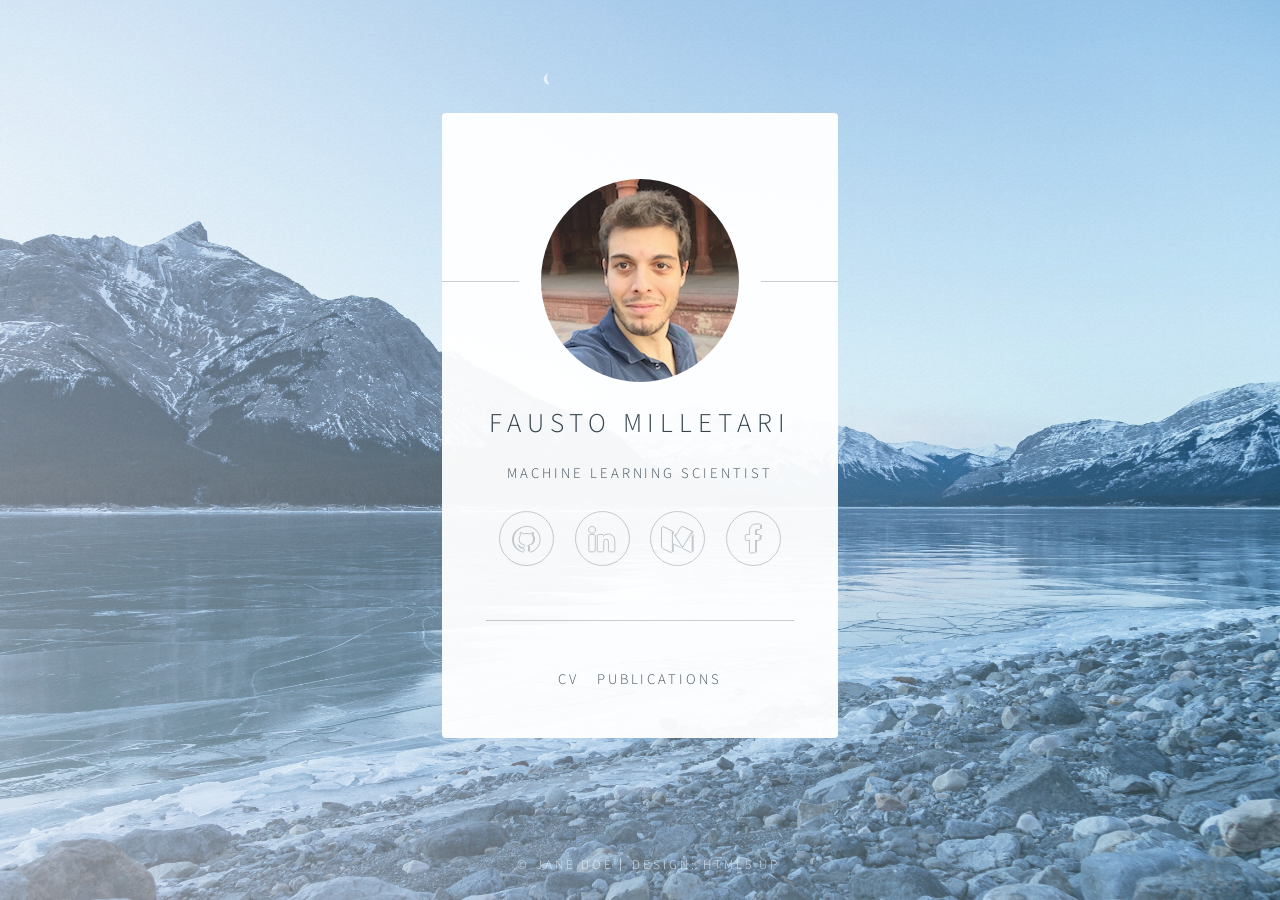
==== index.html @ ed7270d9 "added cv. changed wrong links" ====
<!DOCTYPE HTML>
<!--
	Identity by HTML5 UP
	html5up.net | @ajlkn
	Free for personal and commercial use under the CCA 3.0 license (html5up.net/license)
-->
<html>
	<head>
		<title>Identity by HTML5 UP</title>
		<meta charset="utf-8" />
		<meta name="viewport" content="width=device-width, initial-scale=1" />
		<!--[if lte IE 8]><script src="assets/js/html5shiv.js"></script><![endif]-->
		<link rel="stylesheet" href="assets/css/main.css" />
		<!--[if lte IE 9]><link rel="stylesheet" href="assets/css/ie9.css" /><![endif]-->
		<!--[if lte IE 8]><link rel="stylesheet" href="assets/css/ie8.css" /><![endif]-->
		<noscript><link rel="stylesheet" href="assets/css/noscript.css" /></noscript>
	</head>
	<body class="is-loading">

		<!-- Wrapper -->
			<div id="wrapper">

				<!-- Main -->
					<section id="main">
						<header>
							<span class="avatar"><img src="images/avatar.jpg" alt="" /></span>
							<h1>Fausto Milletari</h1>
							<p>Machine Learning Scientist</p>
						</header>
						<!--
						<hr />
						<h2>Extra Stuff!</h2>
						<form method="post" action="#">
							<div class="field">
								<input type="text" name="name" id="name" placeholder="Name" />
							</div>
							<div class="field">
								<input type="email" name="email" id="email" placeholder="Email" />
							</div>
							<div class="field">
								<div class="select-wrapper">
									<select name="department" id="department">
										<option value="">Department</option>
										<option value="sales">Sales</option>
										<option value="tech">Tech Support</option>
										<option value="null">/dev/null</option>
									</select>
								</div>
							</div>
							<div class="field">
								<textarea name="message" id="message" placeholder="Message" rows="4"></textarea>
							</div>
							<div class="field">
								<input type="checkbox" id="human" name="human" /><label for="human">I'm a human</label>
							</div>
							<div class="field">
								<label>But are you a robot?</label>
								<input type="radio" id="robot_yes" name="robot" /><label for="robot_yes">Yes</label>
								<input type="radio" id="robot_no" name="robot" /><label for="robot_no">No</label>
							</div>
							<ul class="actions">
								<li><a href="#" class="button">Get Started</a></li>
							</ul>
						</form>
						<hr />
						-->
						<footer>
							<ul class="icons">
								<li><a href="https://github.com/faustomilletari" class="fa-github">Github</a></li>
								<li><a href="https://www.linkedin.com/in/fausto-milletarì-44294155/" class="fa-linkedin">Linkedin</a></li>
								<li><a href="#" class="fa-medium">Medium</a></li>
                                <li><a href="https://www.facebook.com/faustom" class="fa-facebook">Facebook</a></li>
							</ul>
						</footer>
                        <hr />
                        <a href="./assets/files/AcademicCV.pdf">CV</a>
                        &nbsp;
                        <a href="http://campar.in.tum.de/Main/FaustoMilletari">Publications</a>
					</section>

				<!-- Footer -->
					<footer id="footer">
						<ul class="copyright">
							<li>&copy; Jane Doe</li><li>Design: <a href="http://html5up.net">HTML5 UP</a></li>
						</ul>
					</footer>

			</div>

		<!-- Scripts -->
			<!--[if lte IE 8]><script src="assets/js/respond.min.js"></script><![endif]-->
			<script>
				if ('addEventListener' in window) {
					window.addEventListener('load', function() { document.body.className = document.body.className.replace(/\bis-loading\b/, ''); });
					document.body.className += (navigator.userAgent.match(/(MSIE|rv:11\.0)/) ? ' is-ie' : '');
				}
			</script>

	</body>
</html>
---- assets/css/main.css ----
@charset "UTF-8";
@import url(font-awesome.min.css);
@import url("https://fonts.googleapis.com/css?family=Source+Sans+Pro:300");

/*
	Identity by HTML5 UP
	html5up.net | @ajlkn
	Free for personal and commercial use under the CCA 3.0 license (html5up.net/license)
*/

/* Reset */

	html, body, div, span, applet, object, iframe, h1, h2, h3, h4, h5, h6, p, blockquote, pre, a, abbr, acronym, address, big, cite, code, del, dfn, em, img, ins, kbd, q, s, samp, small, strike, strong, sub, sup, tt, var, b, u, i, center, dl, dt, dd, ol, ul, li, fieldset, form, label, legend, table, caption, tbody, tfoot, thead, tr, th, td, article, aside, canvas, details, embed, figure, figcaption, footer, header, hgroup, menu, nav, output, ruby, section, summary, time, mark, audio, video {
		margin: 0;
		padding: 0;
		border: 0;
		font-size: 100%;
		font: inherit;
		vertical-align: baseline;
	}

	article, aside, details, figcaption, figure, footer, header, hgroup, menu, nav, section {
		display: block;
	}

	body {
		line-height: 1;
	}

	ol, ul {
		list-style: none;
	}

	blockquote, q {
		quotes: none;
	}

	blockquote:before, blockquote:after, q:before, q:after {
		content: '';
		content: none;
	}

	table {
		border-collapse: collapse;
		border-spacing: 0;
	}

	body {
		-webkit-text-size-adjust: none;
	}

/* Box Model */

	*, *:before, *:after {
		-moz-box-sizing: border-box;
		-webkit-box-sizing: border-box;
		box-sizing: border-box;
	}

/* Basic */

	@media screen and (max-width: 480px) {

		html, body {
			min-width: 320px;
		}

	}

	body.is-loading *, body.is-loading *:before, body.is-loading *:after {
		-moz-animation: none !important;
		-webkit-animation: none !important;
		-ms-animation: none !important;
		animation: none !important;
		-moz-transition: none !important;
		-webkit-transition: none !important;
		-ms-transition: none !important;
		transition: none !important;
	}

	html {
		height: 100%;
	}

	body {
		height: 100%;
		background-color: #ffffff;
		background-image: url("images/overlay.png"), -moz-linear-gradient(60deg, rgba(255, 255, 255, 0.5) 5%, rgba(0, 228, 255, 0.1)), url("../../images/bg.jpg");
		background-image: url("images/overlay.png"), -webkit-linear-gradient(60deg, rgba(255, 255, 255, 0.5) 5%, rgba(0, 228, 255, 0.1)), url("../../images/bg.jpg");
		background-image: url("images/overlay.png"), -ms-linear-gradient(60deg, rgba(255, 255, 255, 0.5) 5%, rgba(0, 228, 255, 0.1)), url("../../images/bg.jpg");
		background-image: url("images/overlay.png"), linear-gradient(60deg, rgba(255, 255, 255, 0.5) 5%, rgba(0, 228, 255, 0.1)), url("../../images/bg.jpg");
		background-repeat: repeat,			no-repeat,			no-repeat;
		background-size: 100px 100px, cover,				cover;
		background-position: top left,		center center,		bottom center;
		background-attachment: fixed,			fixed,				fixed;
	}

		body:after {
			content: '';
			display: block;
			position: fixed;
			top: 0;
			left: 0;
			width: 100%;
			height: inherit;
			opacity: 0;
			z-index: 1;
			background-color: #ffffff;
			background-image: url("images/overlay.png"), -moz-linear-gradient(60deg, rgba(255, 255, 255, 0.5) 5%, rgba(0, 228, 255, 0.1));
			background-image: url("images/overlay.png"), -webkit-linear-gradient(60deg, rgba(255, 255, 255, 0.5) 5%, rgba(0, 228, 255, 0.1));
			background-image: url("images/overlay.png"), -ms-linear-gradient(60deg, rgba(255, 255, 255, 0.5) 5%, rgba(0, 228, 255, 0.1));
			background-image: url("images/overlay.png"), linear-gradient(60deg, rgba(255, 255, 255, 0.5) 5%, rgba(0, 228, 255, 0.1));
			background-repeat: repeat,			no-repeat;
			background-size: 100px 100px, cover;
			background-position: top left,		center center;
			-moz-transition: opacity 1.75s ease-out;
			-webkit-transition: opacity 1.75s ease-out;
			-ms-transition: opacity 1.75s ease-out;
			transition: opacity 1.75s ease-out;
		}

		body.is-loading:after {
			opacity: 1;
		}

/* Type */

	body, input, select, textarea {
		color: #414f57;
		font-family: "Source Sans Pro", Helvetica, sans-serif;
		font-size: 14pt;
		font-weight: 300;
		line-height: 2;
		letter-spacing: 0.2em;
		text-transform: uppercase;
	}

		@media screen and (max-width: 1680px) {

			body, input, select, textarea {
				font-size: 11pt;
			}

		}

		@media screen and (max-width: 480px) {

			body, input, select, textarea {
				font-size: 10pt;
				line-height: 1.75;
			}

		}

	a {
		-moz-transition: color 0.2s ease, border-color 0.2s ease;
		-webkit-transition: color 0.2s ease, border-color 0.2s ease;
		-ms-transition: color 0.2s ease, border-color 0.2s ease;
		transition: color 0.2s ease, border-color 0.2s ease;
		color: inherit;
		text-decoration: none;
	}

		a:before {
			-moz-transition: color 0.2s ease, text-shadow 0.2s ease;
			-webkit-transition: color 0.2s ease, text-shadow 0.2s ease;
			-ms-transition: color 0.2s ease, text-shadow 0.2s ease;
			transition: color 0.2s ease, text-shadow 0.2s ease;
		}

		a:hover {
			color: #ff7496;
		}

	strong, b {
		color: #313f47;
	}

	em, i {
		font-style: italic;
	}

	p {
		margin: 0 0 1.5em 0;
	}

	h1, h2, h3, h4, h5, h6 {
		color: #313f47;
		line-height: 1.5;
		margin: 0 0 0.75em 0;
	}

		h1 a, h2 a, h3 a, h4 a, h5 a, h6 a {
			color: inherit;
			text-decoration: none;
		}

	h1 {
		font-size: 1.85em;
		letter-spacing: 0.22em;
		margin: 0 0 0.525em 0;
	}

	h2 {
		font-size: 1.25em;
	}

	h3 {
		font-size: 1em;
	}

	h4 {
		font-size: 1em;
	}

	h5 {
		font-size: 1em;
	}

	h6 {
		font-size: 1em;
	}

	@media screen and (max-width: 480px) {

		h1 {
			font-size: 1.65em;
		}

	}

	sub {
		font-size: 0.8em;
		position: relative;
		top: 0.5em;
	}

	sup {
		font-size: 0.8em;
		position: relative;
		top: -0.5em;
	}

	hr {
		border: 0;
		border-bottom: solid 1px #c8cccf;
		margin: 3em 0;
	}

/* Form */

	form {
		margin: 0 0 1.5em 0;
	}

		form > .field {
			margin: 0 0 1.5em 0;
		}

			form > .field > :last-child {
				margin-bottom: 0;
			}

	label {
		color: #313f47;
		display: block;
		font-size: 0.9em;
		margin: 0 0 0.75em 0;
	}

	input[type="text"],
	input[type="password"],
	input[type="email"],
	input[type="tel"],
	select,
	textarea {
		-moz-appearance: none;
		-webkit-appearance: none;
		-ms-appearance: none;
		appearance: none;
		border-radius: 4px;
		border: solid 1px #c8cccf;
		color: inherit;
		display: block;
		outline: 0;
		padding: 0 1em;
		text-decoration: none;
		width: 100%;
	}

		input[type="text"]:invalid,
		input[type="password"]:invalid,
		input[type="email"]:invalid,
		input[type="tel"]:invalid,
		select:invalid,
		textarea:invalid {
			box-shadow: none;
		}

		input[type="text"]:focus,
		input[type="password"]:focus,
		input[type="email"]:focus,
		input[type="tel"]:focus,
		select:focus,
		textarea:focus {
			border-color: #ff7496;
		}

	.select-wrapper {
		text-decoration: none;
		display: block;
		position: relative;
	}

		.select-wrapper:before {
			content: "";
			-moz-osx-font-smoothing: grayscale;
			-webkit-font-smoothing: antialiased;
			font-family: FontAwesome;
			font-style: normal;
			font-weight: normal;
			text-transform: none !important;
		}

		.select-wrapper:before {
			color: #c8cccf;
			display: block;
			height: 2.75em;
			line-height: 2.75em;
			pointer-events: none;
			position: absolute;
			right: 0;
			text-align: center;
			top: 0;
			width: 2.75em;
		}

		.select-wrapper select::-ms-expand {
			display: none;
		}

	input[type="text"],
	input[type="password"],
	input[type="email"],
	select {
		height: 2.75em;
	}

	textarea {
		padding: 0.75em 1em;
	}

	input[type="checkbox"],
	input[type="radio"] {
		-moz-appearance: none;
		-webkit-appearance: none;
		-ms-appearance: none;
		appearance: none;
		display: block;
		float: left;
		margin-right: -2em;
		opacity: 0;
		width: 1em;
		z-index: -1;
	}

		input[type="checkbox"] + label,
		input[type="radio"] + label {
			text-decoration: none;
			color: #414f57;
			cursor: pointer;
			display: inline-block;
			font-size: 1em;
			font-weight: 300;
			padding-left: 2.4em;
			padding-right: 0.75em;
			position: relative;
		}

			input[type="checkbox"] + label:before,
			input[type="radio"] + label:before {
				-moz-osx-font-smoothing: grayscale;
				-webkit-font-smoothing: antialiased;
				font-family: FontAwesome;
				font-style: normal;
				font-weight: normal;
				text-transform: none !important;
			}

			input[type="checkbox"] + label:before,
			input[type="radio"] + label:before {
				border-radius: 4px;
				border: solid 1px #c8cccf;
				content: '';
				display: inline-block;
				height: 1.65em;
				left: 0;
				line-height: 1.58125em;
				position: absolute;
				text-align: center;
				top: 0.15em;
				width: 1.65em;
			}

		input[type="checkbox"]:checked + label:before,
		input[type="radio"]:checked + label:before {
			color: #ff7496;
			content: '\f00c';
		}

		input[type="checkbox"]:focus + label:before,
		input[type="radio"]:focus + label:before {
			border-color: #ff7496;
		}

	input[type="checkbox"] + label:before {
		border-radius: 4px;
	}

	input[type="radio"] + label:before {
		border-radius: 100%;
	}

	::-webkit-input-placeholder {
		color: #616f77 !important;
		opacity: 1.0;
	}

	:-moz-placeholder {
		color: #616f77 !important;
		opacity: 1.0;
	}

	::-moz-placeholder {
		color: #616f77 !important;
		opacity: 1.0;
	}

	:-ms-input-placeholder {
		color: #616f77 !important;
		opacity: 1.0;
	}

	.formerize-placeholder {
		color: #616f77 !important;
		opacity: 1.0;
	}

/* Icon */

	.icon {
		text-decoration: none;
		position: relative;
		border-bottom: none;
	}

		.icon:before {
			-moz-osx-font-smoothing: grayscale;
			-webkit-font-smoothing: antialiased;
			font-family: FontAwesome;
			font-style: normal;
			font-weight: normal;
			text-transform: none !important;
		}

		.icon > .label {
			display: none;
		}

/* List */

	ol {
		list-style: decimal;
		margin: 0 0 1.5em 0;
		padding-left: 1.25em;
	}

		ol li {
			padding-left: 0.25em;
		}

	ul {
		list-style: disc;
		margin: 0 0 1.5em 0;
		padding-left: 1em;
	}

		ul li {
			padding-left: 0.5em;
		}

		ul.alt {
			list-style: none;
			padding-left: 0;
		}

			ul.alt li {
				border-top: solid 1px #c8cccf;
				padding: 0.5em 0;
			}

				ul.alt li:first-child {
					border-top: 0;
					padding-top: 0;
				}

		ul.icons {
			cursor: default;
			list-style: none;
			padding-left: 0;
			margin-top: -0.675em;
		}

			ul.icons li {
				display: inline-block;
				padding: 0.675em 0.5em;
			}

				ul.icons li a {
					text-decoration: none;
					position: relative;
					display: block;
					width: 3.75em;
					height: 3.75em;
					border-radius: 100%;
					border: solid 1px #c8cccf;
					line-height: 3.75em;
					overflow: hidden;
					text-align: center;
					text-indent: 3.75em;
					white-space: nowrap;
				}

					ul.icons li a:before {
						-moz-osx-font-smoothing: grayscale;
						-webkit-font-smoothing: antialiased;
						font-family: FontAwesome;
						font-style: normal;
						font-weight: normal;
						text-transform: none !important;
					}

					ul.icons li a:before {
						color: #ffffff;
						text-shadow: 1.25px 0px 0px #c8cccf, -1.25px 0px 0px #c8cccf, 0px 1.25px 0px #c8cccf, 0px -1.25px 0px #c8cccf;
					}

					ul.icons li a:hover:before {
						text-shadow: 1.25px 0px 0px #ff7496, -1.25px 0px 0px #ff7496, 0px 1.25px 0px #ff7496, 0px -1.25px 0px #ff7496;
					}

					ul.icons li a:before {
						position: absolute;
						top: 0;
						left: 0;
						width: inherit;
						height: inherit;
						font-size: 1.85rem;
						line-height: inherit;
						text-align: center;
						text-indent: 0;
					}

					ul.icons li a:hover {
						border-color: #ff7496;
					}

			@media screen and (max-width: 480px) {

				ul.icons li a:before {
					font-size: 1.5rem;
				}

			}

		ul.actions {
			cursor: default;
			list-style: none;
			padding-left: 0;
		}

			ul.actions li {
				display: inline-block;
				padding: 0 0.75em 0 0;
				vertical-align: middle;
			}

				ul.actions li:last-child {
					padding-right: 0;
				}

	dl {
		margin: 0 0 1.5em 0;
	}

		dl dt {
			display: block;
			margin: 0 0 0.75em 0;
		}

		dl dd {
			margin-left: 1.5em;
		}

/* Button */

	input[type="submit"],
	input[type="reset"],
	input[type="button"],
	button,
	.button {
		-moz-appearance: none;
		-webkit-appearance: none;
		-ms-appearance: none;
		appearance: none;
		-moz-transition: background-color 0.2s ease-in-out, border-color 0.2s ease-in-out, color 0.2s ease-in-out;
		-webkit-transition: background-color 0.2s ease-in-out, border-color 0.2s ease-in-out, color 0.2s ease-in-out;
		-ms-transition: background-color 0.2s ease-in-out, border-color 0.2s ease-in-out, color 0.2s ease-in-out;
		transition: background-color 0.2s ease-in-out, border-color 0.2s ease-in-out, color 0.2s ease-in-out;
		display: inline-block;
		height: 2.75em;
		line-height: 2.75em;
		padding: 0 1.5em;
		background-color: transparent;
		border-radius: 4px;
		border: solid 1px #c8cccf;
		color: #414f57 !important;
		cursor: pointer;
		text-align: center;
		text-decoration: none;
		white-space: nowrap;
	}

		input[type="submit"]:hover,
		input[type="reset"]:hover,
		input[type="button"]:hover,
		button:hover,
		.button:hover {
			border-color: #ff7496;
			color: #ff7496 !important;
		}

		input[type="submit"].icon,
		input[type="reset"].icon,
		input[type="button"].icon,
		button.icon,
		.button.icon {
			padding-left: 1.35em;
		}

			input[type="submit"].icon:before,
			input[type="reset"].icon:before,
			input[type="button"].icon:before,
			button.icon:before,
			.button.icon:before {
				margin-right: 0.5em;
			}

		input[type="submit"].fit,
		input[type="reset"].fit,
		input[type="button"].fit,
		button.fit,
		.button.fit {
			display: block;
			width: 100%;
			margin: 0 0 0.75em 0;
		}

		input[type="submit"].small,
		input[type="reset"].small,
		input[type="button"].small,
		button.small,
		.button.small {
			font-size: 0.8em;
		}

		input[type="submit"].big,
		input[type="reset"].big,
		input[type="button"].big,
		button.big,
		.button.big {
			font-size: 1.35em;
		}

		input[type="submit"].disabled, input[type="submit"]:disabled,
		input[type="reset"].disabled,
		input[type="reset"]:disabled,
		input[type="button"].disabled,
		input[type="button"]:disabled,
		button.disabled,
		button:disabled,
		.button.disabled,
		.button:disabled {
			-moz-pointer-events: none;
			-webkit-pointer-events: none;
			-ms-pointer-events: none;
			pointer-events: none;
			opacity: 0.5;
		}

/* Main */

	#main {
		position: relative;
		max-width: 100%;
		min-width: 27em;
		padding: 4.5em 3em 3em 3em ;
		background: #ffffff;
		border-radius: 4px;
		cursor: default;
		opacity: 0.95;
		text-align: center;
		-moz-transform-origin: 50% 50%;
		-webkit-transform-origin: 50% 50%;
		-ms-transform-origin: 50% 50%;
		transform-origin: 50% 50%;
		-moz-transform: rotateX(0deg);
		-webkit-transform: rotateX(0deg);
		-ms-transform: rotateX(0deg);
		transform: rotateX(0deg);
		-moz-transition: opacity 1s ease, -moz-transform 1s ease;
		-webkit-transition: opacity 1s ease, -webkit-transform 1s ease;
		-ms-transition: opacity 1s ease, -ms-transform 1s ease;
		transition: opacity 1s ease, transform 1s ease;
	}

		#main .avatar {
			position: relative;
			display: block;
			margin-bottom: 1.5em;
		}

			#main .avatar img {
				display: block;
				margin: 0 auto;
				border-radius: 100%;
				box-shadow: 0 0 0 1.5em #ffffff;
			}

			#main .avatar:before {
				content: '';
				display: block;
				position: absolute;
				top: 50%;
				left: -3em;
				width: calc(100% + 6em);
				height: 1px;
				z-index: -1;
				background: #c8cccf;
			}

		@media screen and (max-width: 480px) {

			#main {
				min-width: 0;
				width: 100%;
				padding: 4em 2em 2.5em 2em ;
			}

				#main .avatar:before {
					left: -2em;
					width: calc(100% + 4em);
				}

		}

		body.is-loading #main {
			opacity: 0;
			-moz-transform: rotateX(15deg);
			-webkit-transform: rotateX(15deg);
			-ms-transform: rotateX(15deg);
			transform: rotateX(15deg);
		}

/* Footer */

	#footer {
		-moz-align-self: -moz-flex-end;
		-webkit-align-self: -webkit-flex-end;
		-ms-align-self: -ms-flex-end;
		align-self: flex-end;
		width: 100%;
		padding: 1.5em 0 0 0;
		color: rgba(255, 255, 255, 0.75);
		cursor: default;
		text-align: center;
	}

		#footer .copyright {
			margin: 0;
			padding: 0;
			font-size: 0.9em;
			list-style: none;
		}

			#footer .copyright li {
				display: inline-block;
				margin: 0 0 0 0.45em;
				padding: 0 0 0 0.85em;
				border-left: solid 1px rgba(255, 255, 255, 0.5);
				line-height: 1;
			}

				#footer .copyright li:first-child {
					border-left: 0;
				}

/* Wrapper */

	#wrapper {
		display: -moz-flex;
		display: -webkit-flex;
		display: -ms-flex;
		display: flex;
		-moz-align-items: center;
		-webkit-align-items: center;
		-ms-align-items: center;
		align-items: center;
		-moz-justify-content: space-between;
		-webkit-justify-content: space-between;
		-ms-justify-content: space-between;
		justify-content: space-between;
		-moz-flex-direction: column;
		-webkit-flex-direction: column;
		-ms-flex-direction: column;
		flex-direction: column;
		-moz-perspective: 1000px;
		-webkit-perspective: 1000px;
		-ms-perspective: 1000px;
		perspective: 1000px;
		position: relative;
		min-height: 100%;
		padding: 1.5em;
		z-index: 2;
	}

		#wrapper > * {
			z-index: 1;
		}

		#wrapper:before {
			content: '';
			display: block;
		}

		@media screen and (max-width: 360px) {

			#wrapper {
				padding: 0.75em;
			}

		}

		body.is-ie #wrapper {
			height: 100%;
		}
---- assets/css/ie9.css ----
/*
	Identity by HTML5 UP
	html5up.net | @ajlkn
	Free for personal and commercial use under the CCA 3.0 license (html5up.net/license)
*/

/* Basic */

	body {
		background-image: url("../../images/bg.jpg");
		background-repeat: no-repeat;
		background-size: cover;
		background-position: bottom center;
		background-attachment: fixed;
	}

		body:after {
			display: none;
		}

/* List */

	ul.icons li a:before {
		color: #c8cccf;
	}

	ul.icons li a:hover:before {
		color: #ff7496;
	}

/* Wrapper */

	#wrapper {
		text-align: center;
	}

/* Main */

	#main {
		display: inline-block;
	}
---- assets/css/ie8.css ----
/*
	Identity by HTML5 UP
	html5up.net | @ajlkn
	Free for personal and commercial use under the CCA 3.0 license (html5up.net/license)
*/

/* List */

	ul.icons li a {
		-ms-behavior: url("assets/js/PIE.htc");
	}

		ul.icons li a:before {
			text-align: center;
			font-size: 26px;
		}

/* Main */

	#main {
		-ms-behavior: url("assets/js/PIE.htc");
	}

		#main .avatar img {
			-ms-behavior: url("assets/js/PIE.htc");
		}

/* Footer */

	#footer {
		color: #fff;
	}

		#footer .copyright li {
			border-left: solid 1px #fff;
		}
---- assets/css/noscript.css ----
/*
	Identity by HTML5 UP
	html5up.net | @ajlkn
	Free for personal and commercial use under the CCA 3.0 license (html5up.net/license)
*/

/* Basic */

	body:after {
		display: none;
	}

/* Main */

	#main {
		-moz-transform: none !important;
		-webkit-transform: none !important;
		-ms-transform: none !important;
		transform: none !important;
		opacity: 1 !important;
	}
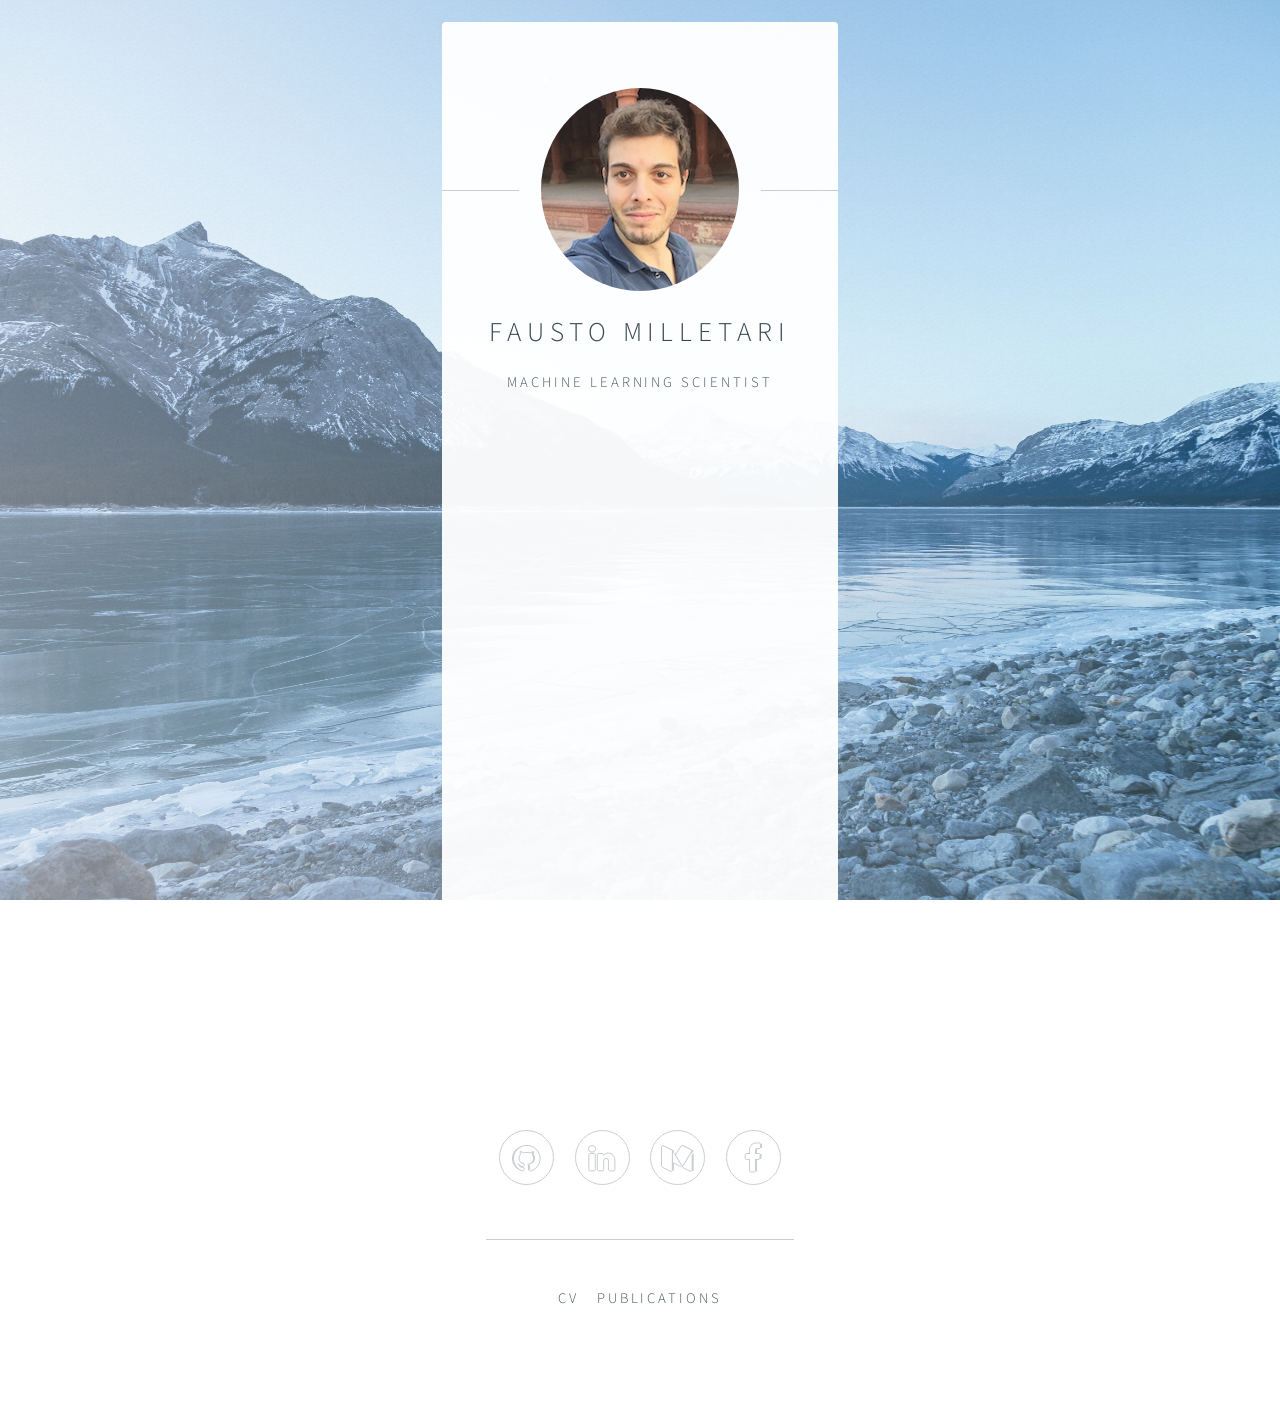
==== commit 1606cc9c: "Update index.html" ====
--- a/index.html
+++ b/index.html
@@ -6,7 +6,7 @@
 -->
 <html>
 	<head>
-		<title>Identity by HTML5 UP</title>
+		<title>Fausto Milletari</title>
 		<meta charset="utf-8" />
 		<meta name="viewport" content="width=device-width, initial-scale=1" />
 		<!--[if lte IE 8]><script src="assets/js/html5shiv.js"></script><![endif]-->
@@ -27,43 +27,12 @@
 							<h1>Fausto Milletari</h1>
 							<p>Machine Learning Scientist</p>
 						</header>
-						<!--
-						<hr />
-						<h2>Extra Stuff!</h2>
-						<form method="post" action="#">
-							<div class="field">
-								<input type="text" name="name" id="name" placeholder="Name" />
-							</div>
-							<div class="field">
-								<input type="email" name="email" id="email" placeholder="Email" />
-							</div>
-							<div class="field">
-								<div class="select-wrapper">
-									<select name="department" id="department">
-										<option value="">Department</option>
-										<option value="sales">Sales</option>
-										<option value="tech">Tech Support</option>
-										<option value="null">/dev/null</option>
-									</select>
-								</div>
-							</div>
-							<div class="field">
-								<textarea name="message" id="message" placeholder="Message" rows="4"></textarea>
-							</div>
-							<div class="field">
-								<input type="checkbox" id="human" name="human" /><label for="human">I'm a human</label>
-							</div>
-							<div class="field">
-								<label>But are you a robot?</label>
-								<input type="radio" id="robot_yes" name="robot" /><label for="robot_yes">Yes</label>
-								<input type="radio" id="robot_no" name="robot" /><label for="robot_no">No</label>
-							</div>
-							<ul class="actions">
-								<li><a href="#" class="button">Get Started</a></li>
-							</ul>
-						</form>
-						<hr />
-						-->
+						<iframe
+							src="https://www.chatbase.co/chatbot-iframe/be16rYMxGRy8jBSAbhjQV"
+							width="100%"
+							style="height: 100%; min-height: 700px"
+							frameborder="0"
+						></iframe>
 						<footer>
 							<ul class="icons">
 								<li><a href="https://github.com/faustomilletari" class="fa-github">Github</a></li>
@@ -75,7 +44,7 @@
                         <hr />
                         <a href="./assets/files/AcademicCV.pdf">CV</a>
                         &nbsp;
-                        <a href="http://campar.in.tum.de/Main/FaustoMilletari">Publications</a>
+                        <a href="https://scholar.google.com/citations?user=uE3jjEwAAAAJ&hl=en">Publications</a>
 					</section>
 
 				<!-- Footer -->
@@ -97,4 +66,4 @@
 			</script>
 
 	</body>
-</html>+</html>
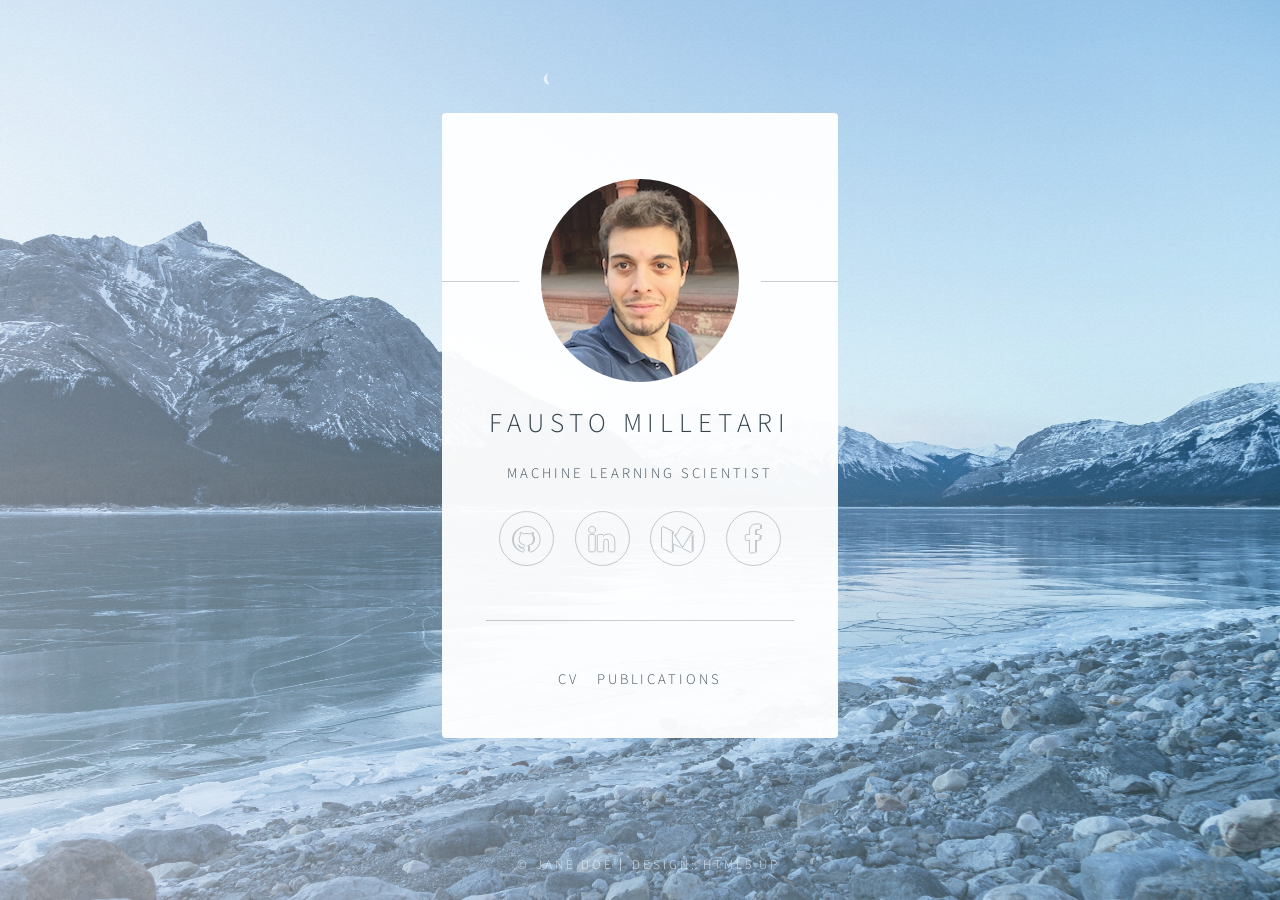
==== commit 2d443961: "Update index.html" ====
--- a/index.html
+++ b/index.html
@@ -27,12 +27,6 @@
 							<h1>Fausto Milletari</h1>
 							<p>Machine Learning Scientist</p>
 						</header>
-						<iframe
-							src="https://www.chatbase.co/chatbot-iframe/be16rYMxGRy8jBSAbhjQV"
-							width="100%"
-							style="height: 100%; min-height: 700px"
-							frameborder="0"
-						></iframe>
 						<footer>
 							<ul class="icons">
 								<li><a href="https://github.com/faustomilletari" class="fa-github">Github</a></li>
@@ -66,4 +60,16 @@
 			</script>
 
 	</body>
+	<script>
+window.embeddedChatbotConfig = {
+chatbotId: "be16rYMxGRy8jBSAbhjQV",
+domain: "www.chatbase.co"
+}
+</script>
+<script
+src="https://www.chatbase.co/embed.min.js"
+chatbotId="be16rYMxGRy8jBSAbhjQV"
+domain="www.chatbase.co"
+defer>
+</script>
 </html>
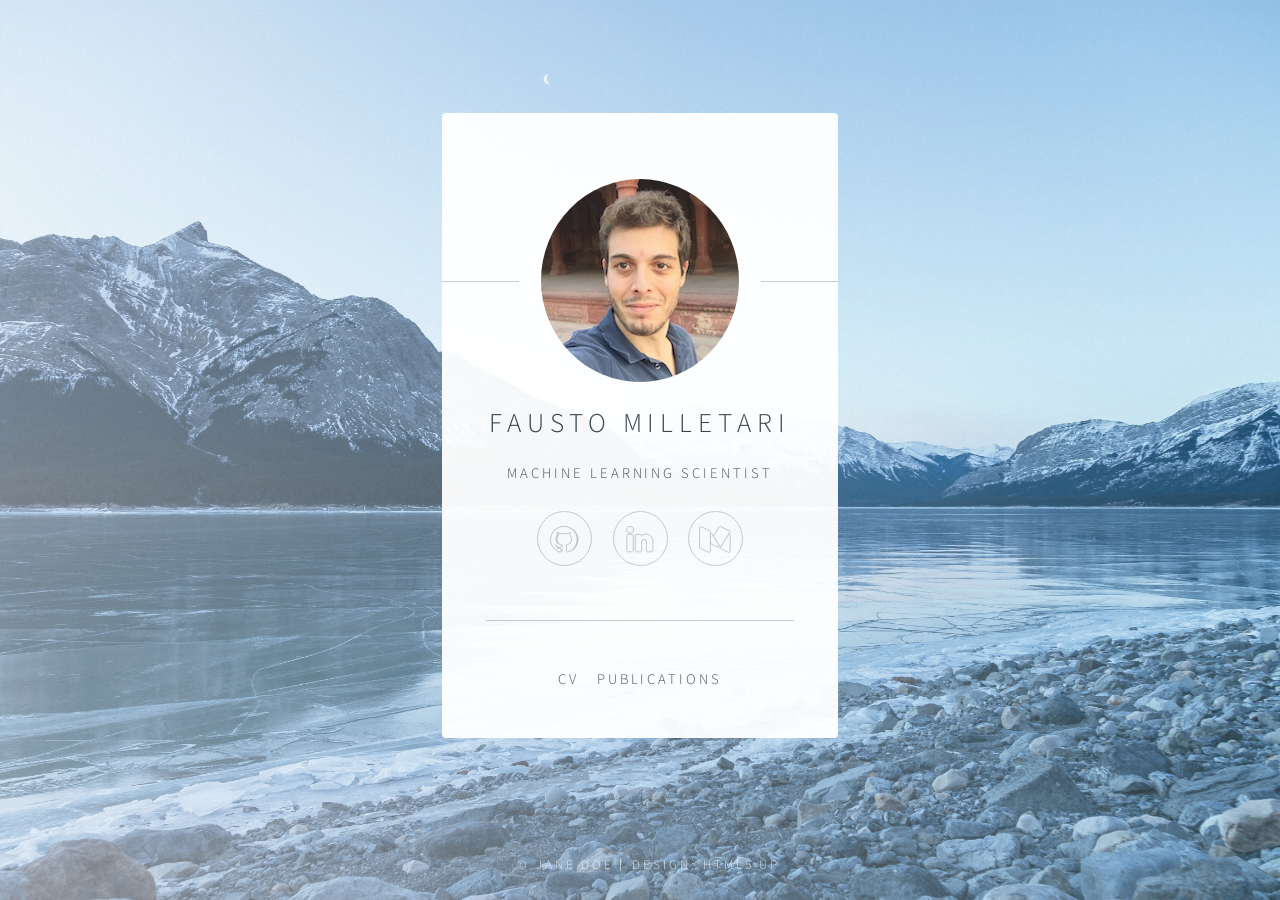
==== commit 9fbdf484: "Update index.html" ====
--- a/index.html
+++ b/index.html
@@ -32,7 +32,6 @@
 								<li><a href="https://github.com/faustomilletari" class="fa-github">Github</a></li>
 								<li><a href="https://www.linkedin.com/in/fausto-milletarì-44294155/" class="fa-linkedin">Linkedin</a></li>
 								<li><a href="#" class="fa-medium">Medium</a></li>
-                                <li><a href="https://www.facebook.com/faustom" class="fa-facebook">Facebook</a></li>
 							</ul>
 						</footer>
                         <hr />
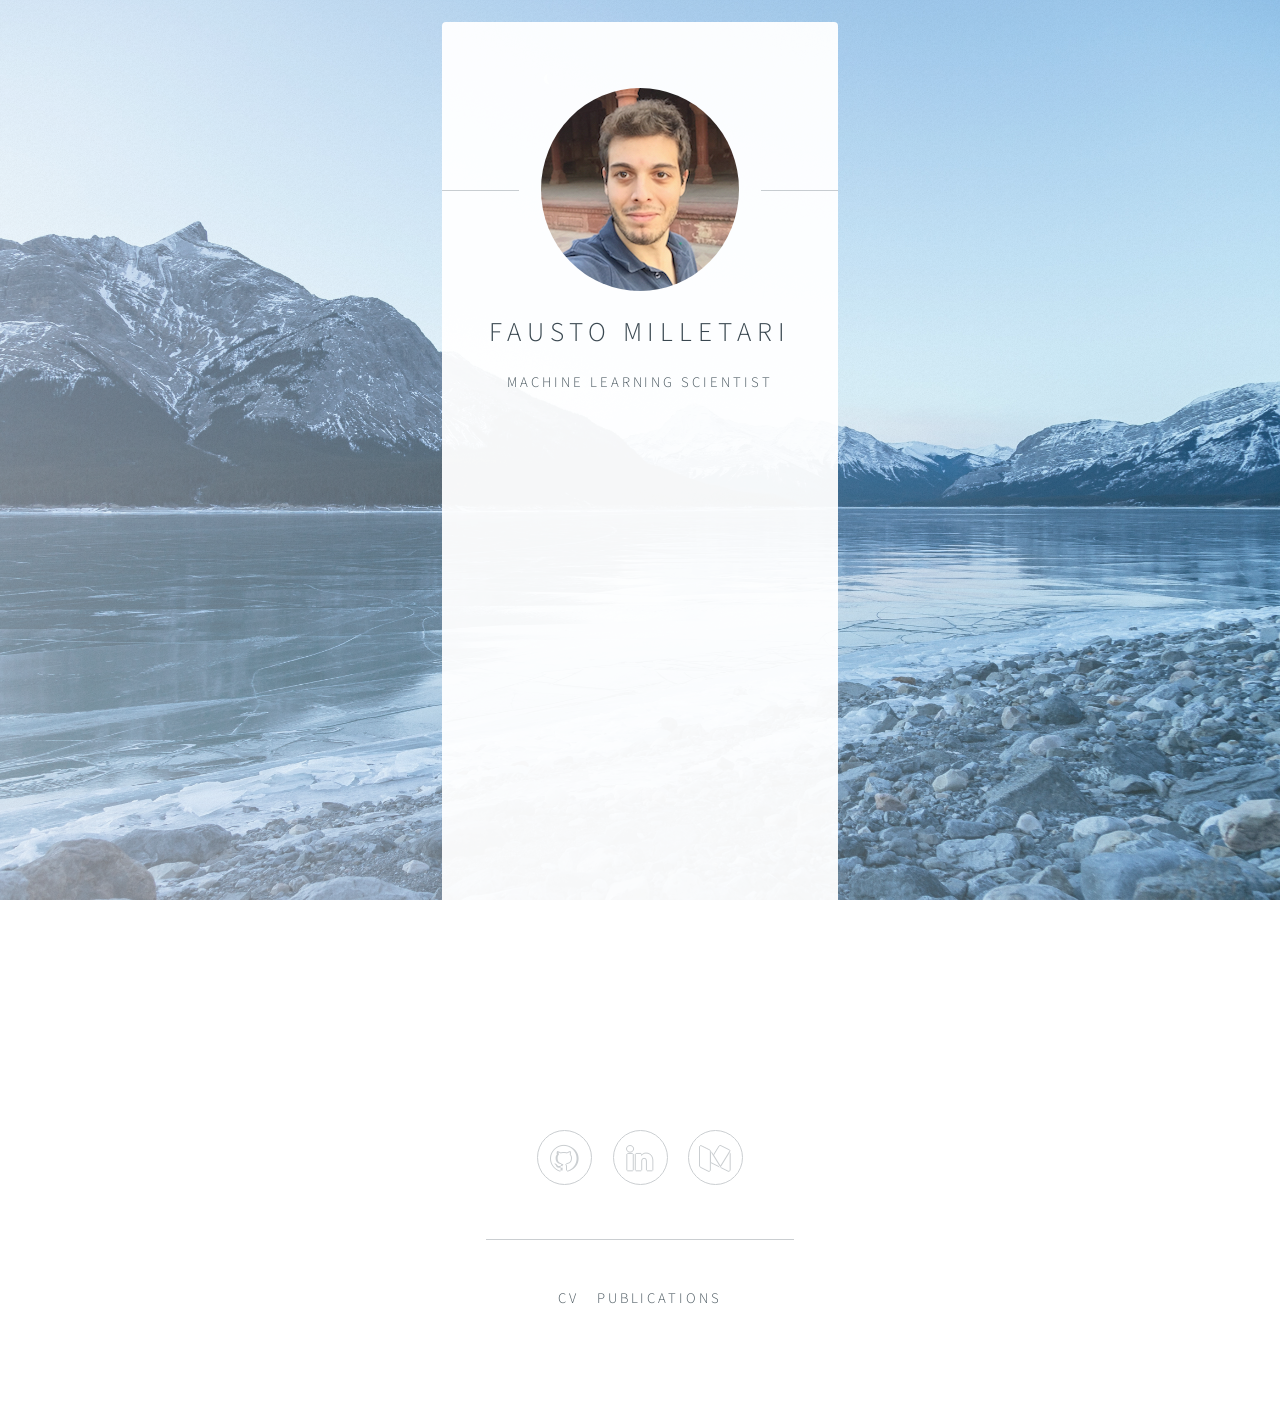
==== commit 27e901f8: "Update index.html" ====
--- a/index.html
+++ b/index.html
@@ -26,6 +26,12 @@
 							<span class="avatar"><img src="images/avatar.jpg" alt="" /></span>
 							<h1>Fausto Milletari</h1>
 							<p>Machine Learning Scientist</p>
+							<iframe
+							src="https://www.chatbase.co/chatbot-iframe/be16rYMxGRy8jBSAbhjQV"
+							width="100%"
+							style="height: 100%; min-height: 700px"
+							frameborder="0"
+							></iframe>
 						</header>
 						<footer>
 							<ul class="icons">
@@ -59,16 +65,4 @@
 			</script>
 
 	</body>
-	<script>
-window.embeddedChatbotConfig = {
-chatbotId: "be16rYMxGRy8jBSAbhjQV",
-domain: "www.chatbase.co"
-}
-</script>
-<script
-src="https://www.chatbase.co/embed.min.js"
-chatbotId="be16rYMxGRy8jBSAbhjQV"
-domain="www.chatbase.co"
-defer>
-</script>
 </html>
--- a/assets/css/main.css
+++ b/assets/css/main.css
@@ -843,7 +843,7 @@
 			display: block;
 		}
 
-		@media screen and (max-width: 360px) {
+		@media screen and (max-width: 640px) {
 
 			#wrapper {
 				padding: 0.75em;
@@ -853,4 +853,4 @@
 
 		body.is-ie #wrapper {
 			height: 100%;
-		}+		}
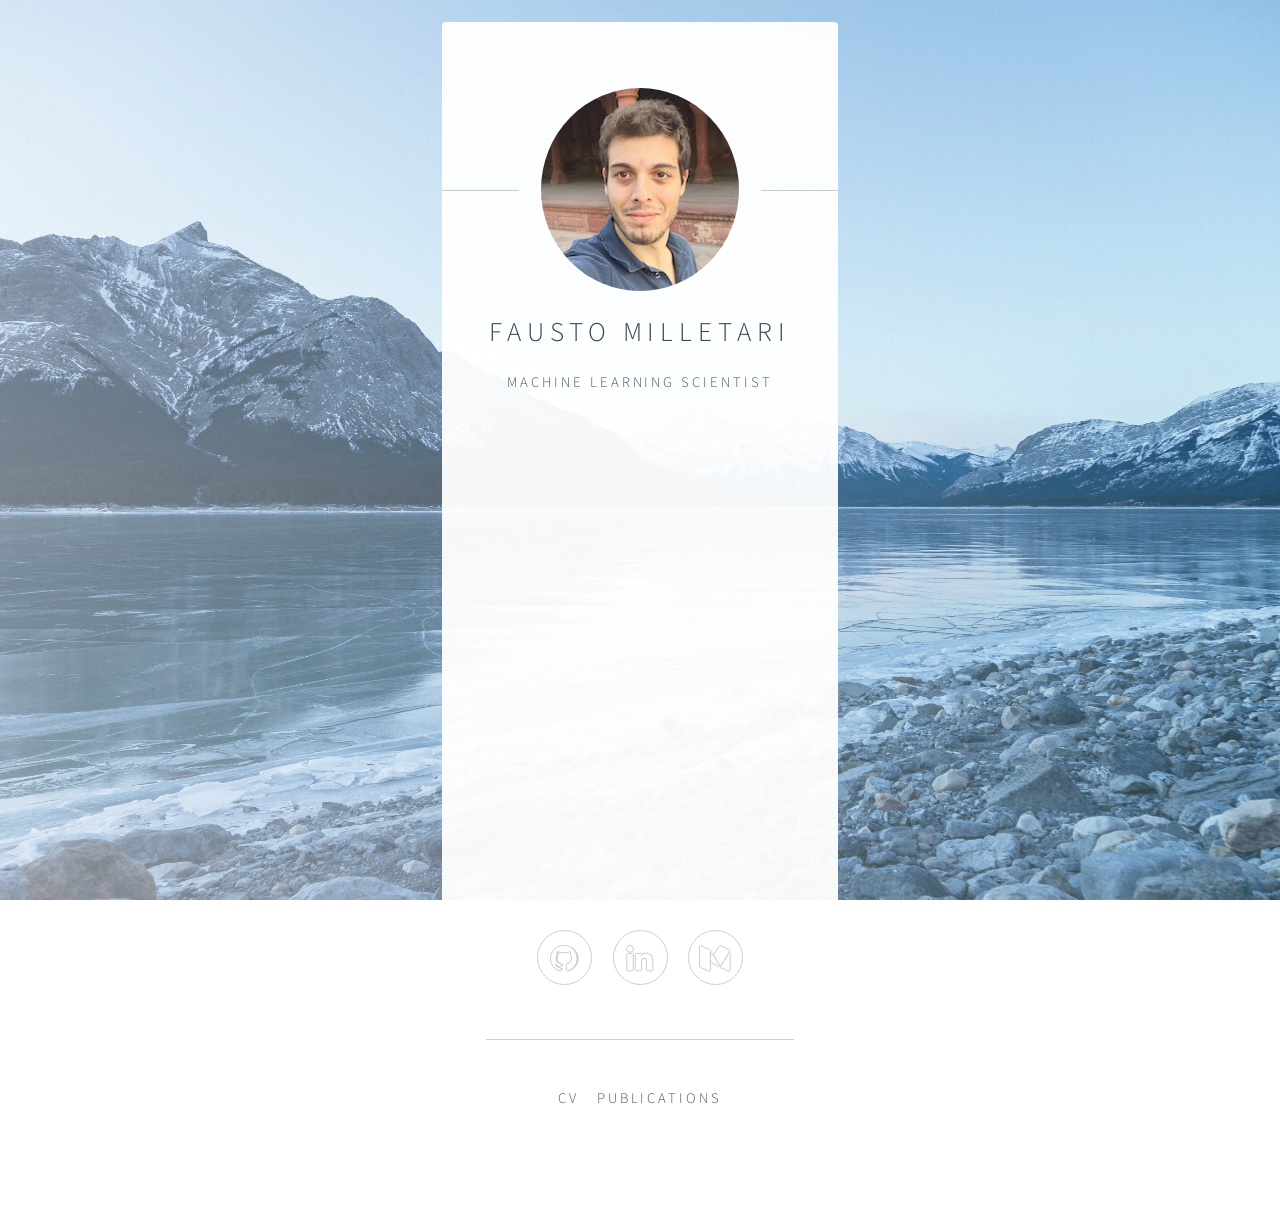
==== commit ead6fdcf: "Update index.html" ====
--- a/index.html
+++ b/index.html
@@ -29,7 +29,7 @@
 							<iframe
 							src="https://www.chatbase.co/chatbot-iframe/be16rYMxGRy8jBSAbhjQV"
 							width="100%"
-							style="height: 100%; min-height: 700px"
+							style="height: 100%; min-height: 500px"
 							frameborder="0"
 							></iframe>
 						</header>
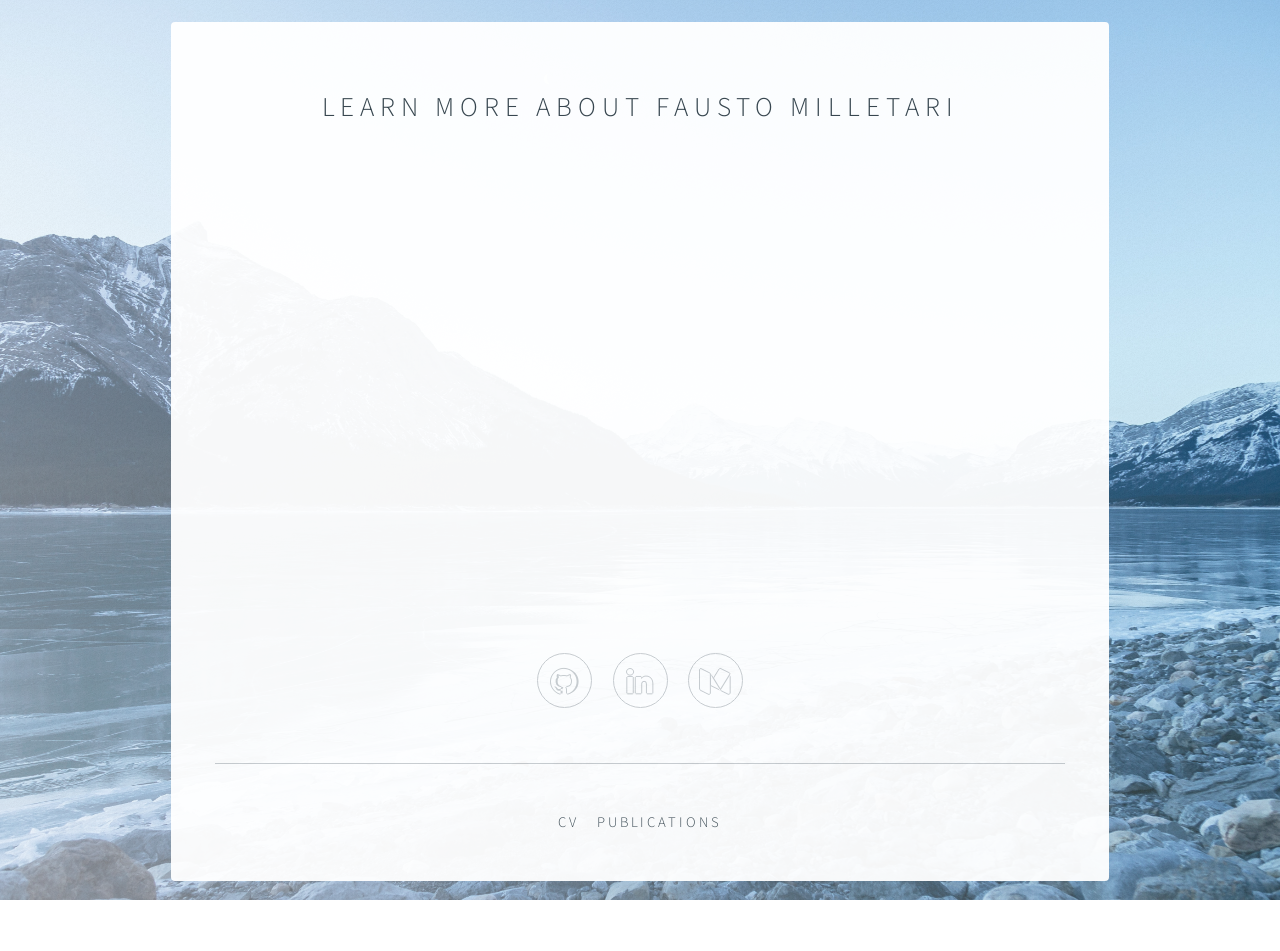
==== commit 610c9a48: "Update index.html" ====
--- a/index.html
+++ b/index.html
@@ -23,9 +23,7 @@
 				<!-- Main -->
 					<section id="main">
 						<header>
-							<span class="avatar"><img src="images/avatar.jpg" alt="" /></span>
-							<h1>Fausto Milletari</h1>
-							<p>Machine Learning Scientist</p>
+							<h1>Learn more about Fausto Milletari</h1>
 							<iframe
 							src="https://www.chatbase.co/chatbot-iframe/be16rYMxGRy8jBSAbhjQV"
 							width="100%"
--- a/assets/css/main.css
+++ b/assets/css/main.css
@@ -703,7 +703,7 @@
 	#main {
 		position: relative;
 		max-width: 100%;
-		min-width: 27em;
+		min-width: 64em;
 		padding: 4.5em 3em 3em 3em ;
 		background: #ffffff;
 		border-radius: 4px;
